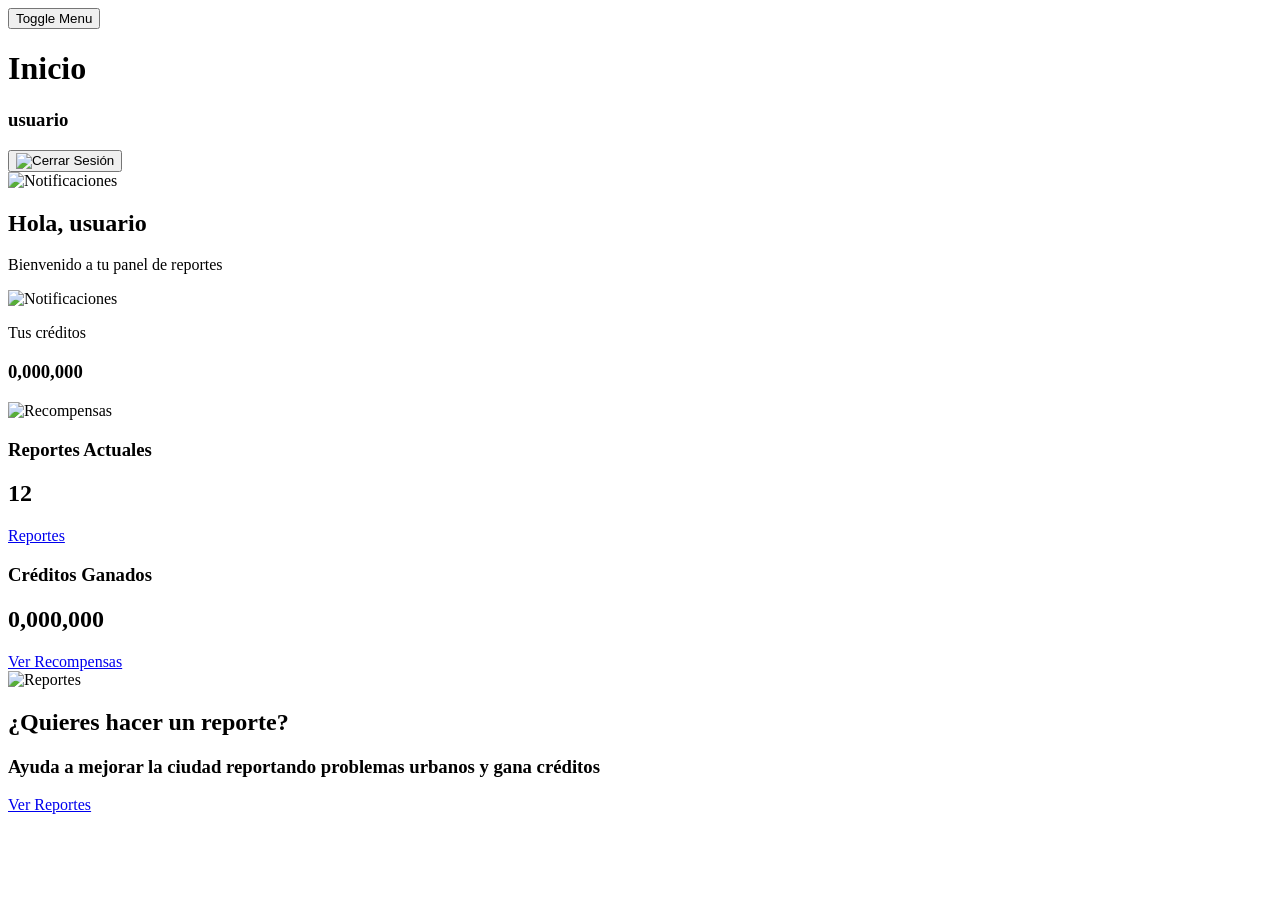
==== Ventanas/index.html @ e38b5e4f "index terminado, se agrego un menu despegable en todas las ventanas" ====
<!DOCTYPE html>
<html lang="en">
<head>
    <meta charset="UTF-8">
    <meta name="viewport" content="width=device-width, initial-scale=1.0">
    <title>Inicio</title>
</head>
<body>
    <!--*Es el menu despegable para acceder a las paginas-!/-->

    <button id="menuToggle" onclick="menu.hidden ^= 1">Toggle Menu</button>
    <aside id="menu" hidden>
    <nav class="menu-links">
        <h2>Menú</h2>
        <hr>
        <ul>
            <li><a href="index.html">Inicio</a></li>
            <li><a href="notificaciones.html">Notificaciones</a></li>
            <li><a href="recompensa.html">Recompensas</a></li>
            <li><a href="perfil.html">Perfil</a></li>
            <li><a href="reportes.html">Reportes</a></li>
        </ul>
    </nav>
    </aside>
            <div class="titulo"><h1>Inicio</h1></div>
            <div id="usuario">
                <h3>usuario</h3>
                <button id="cerrarSesion"><img src="https://via.placeholder.com/150" alt="Cerrar Sesión"></button>
            </div>

            <div class="conteiner">
                <div class="card">
                    <img src="https://via.placeholder.com/150" alt="Notificaciones">
                    <h2>Hola, usuario</h2>
                    <p>Bienvenido a tu panel de reportes</p>
                    <div class="conteiner">
                        <img src="https://via.placeholder.com/150" alt="Notificaciones">
                        <p>Tus créditos</p>
                        <h3>0,000,000</h3>
                    </div>
                </div>

                <div class="card">
                    <img src="https://via.placeholder.com/150" alt="Recompensas">
                    <h3>Reportes Actuales</h3>
                    <h2>12</h2>
                    <a href="historial.html">Reportes</a>
                </div>

                <div class="card">
                    <h3>Créditos Ganados</h3>
                    <h2>0,000,000</h2>
                    <a href="recompensa.html">Ver Recompensas</a>
                </div>

                <div class="card">
                    <img src="https://via.placeholder.com/150" alt="Reportes">
                    <h2>¿Quieres hacer un reporte?</h2>
                    <h3>Ayuda a mejorar la ciudad reportando problemas urbanos y gana créditos</h3>
                    <a href="reportes.html">Ver Reportes</a>
                </div>
            </div>
</body>
</html>
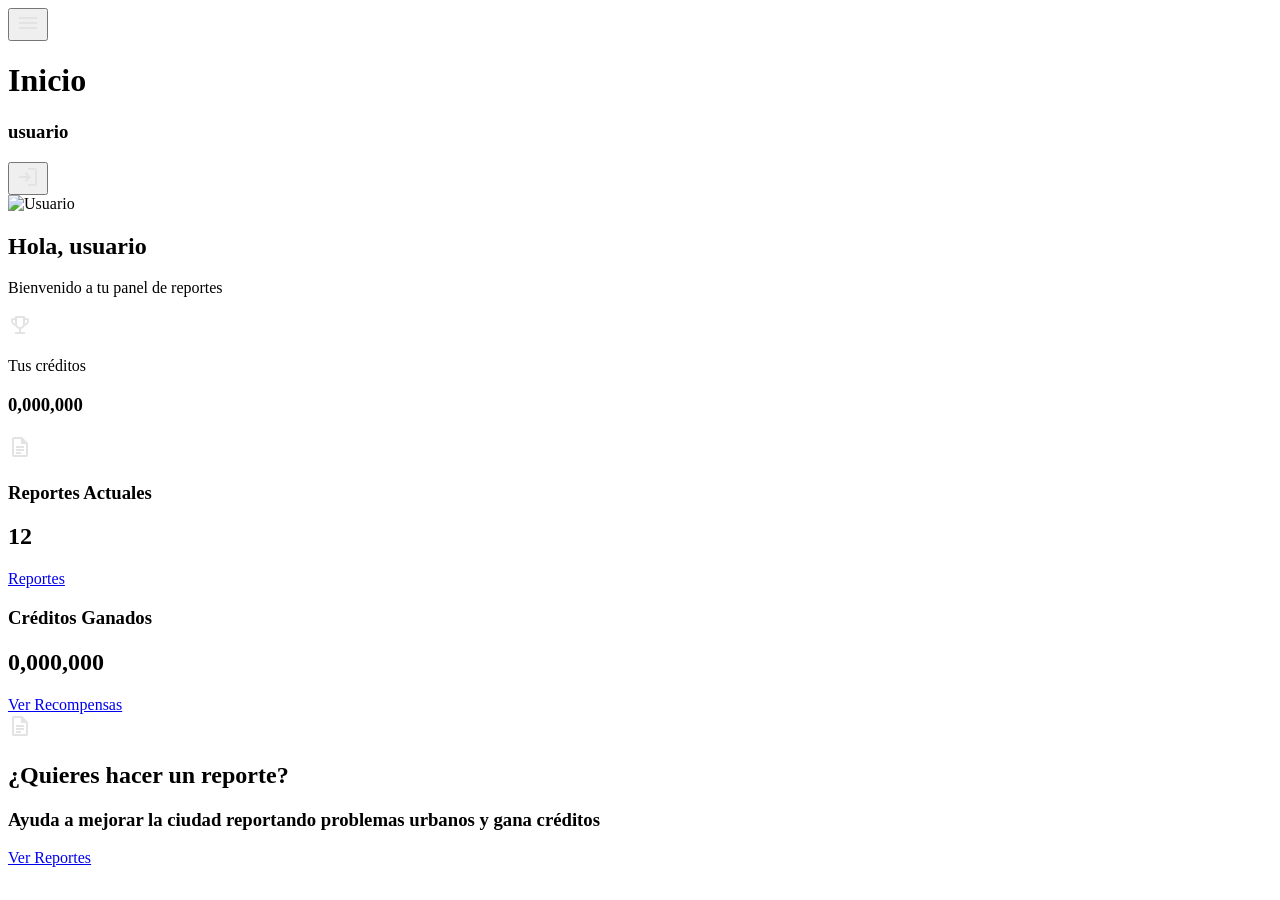
==== commit 5f8b1fce: "Se agregaron iconos para los registro de usuarios, se agrego el login, se le dio estilo al login, ag" ====
--- a/Ventanas/index.html
+++ b/Ventanas/index.html
@@ -6,42 +6,42 @@
     <title>Inicio</title>
 </head>
 <body>
-    <!--*Es el menu despegable para acceder a las paginas-!/-->
+    <!--Es el menu despegable para acceder a las paginas-->
 
-    <button id="menuToggle" onclick="menu.hidden ^= 1">Toggle Menu</button>
+    <button id="menuToggle" onclick="menu.hidden ^= 1"><img src="/Recursos/icons/menu.svg"></button>
     <aside id="menu" hidden>
     <nav class="menu-links">
         <h2>Menú</h2>
         <hr>
         <ul>
-            <li><a href="index.html">Inicio</a></li>
-            <li><a href="notificaciones.html">Notificaciones</a></li>
-            <li><a href="recompensa.html">Recompensas</a></li>
-            <li><a href="perfil.html">Perfil</a></li>
-            <li><a href="reportes.html">Reportes</a></li>
+            <li><a href="index.html"><img src="/Recursos/icons/home.svg">Inicio</a></li>
+            <li><a href="notificaciones.html"><img src="/Recursos/icons/bell.svg">Notificaciones</a></li>
+            <li><a href="recompensa.html"><img src="/Recursos/icons/trophy.svg">Recompensas</a></li>
+            <li><a href="perfil.html"><img src="/Recursos/icons/person.svg">Perfil</a></li>
+            <li><a href="reportes.html"><img src="/Recursos/icons/docs.svg">Reportes</a></li>
         </ul>
     </nav>
     </aside>
             <div class="titulo"><h1>Inicio</h1></div>
             <div id="usuario">
                 <h3>usuario</h3>
-                <button id="cerrarSesion"><img src="https://via.placeholder.com/150" alt="Cerrar Sesión"></button>
+                <button id="cerrarSesion"><img src="/Recursos/icons/login.svg" alt="Cerrar Sesión"></button>
             </div>
 
             <div class="conteiner">
                 <div class="card">
-                    <img src="https://via.placeholder.com/150" alt="Notificaciones">
+                    <img src="https://via.placeholder.com/150" alt="Usuario">
                     <h2>Hola, usuario</h2>
                     <p>Bienvenido a tu panel de reportes</p>
                     <div class="conteiner">
-                        <img src="https://via.placeholder.com/150" alt="Notificaciones">
+                        <img src="/Recursos/icons/trophy.svg" alt="recompensas">
                         <p>Tus créditos</p>
                         <h3>0,000,000</h3>
                     </div>
                 </div>
 
                 <div class="card">
-                    <img src="https://via.placeholder.com/150" alt="Recompensas">
+                    <img src="/Recursos/icons/docs.svg" alt="reportes">
                     <h3>Reportes Actuales</h3>
                     <h2>12</h2>
                     <a href="historial.html">Reportes</a>
@@ -54,7 +54,7 @@
                 </div>
 
                 <div class="card">
-                    <img src="https://via.placeholder.com/150" alt="Reportes">
+                    <img src="/Recursos/icons/docs.svg" alt="Reportes">
                     <h2>¿Quieres hacer un reporte?</h2>
                     <h3>Ayuda a mejorar la ciudad reportando problemas urbanos y gana créditos</h3>
                     <a href="reportes.html">Ver Reportes</a>
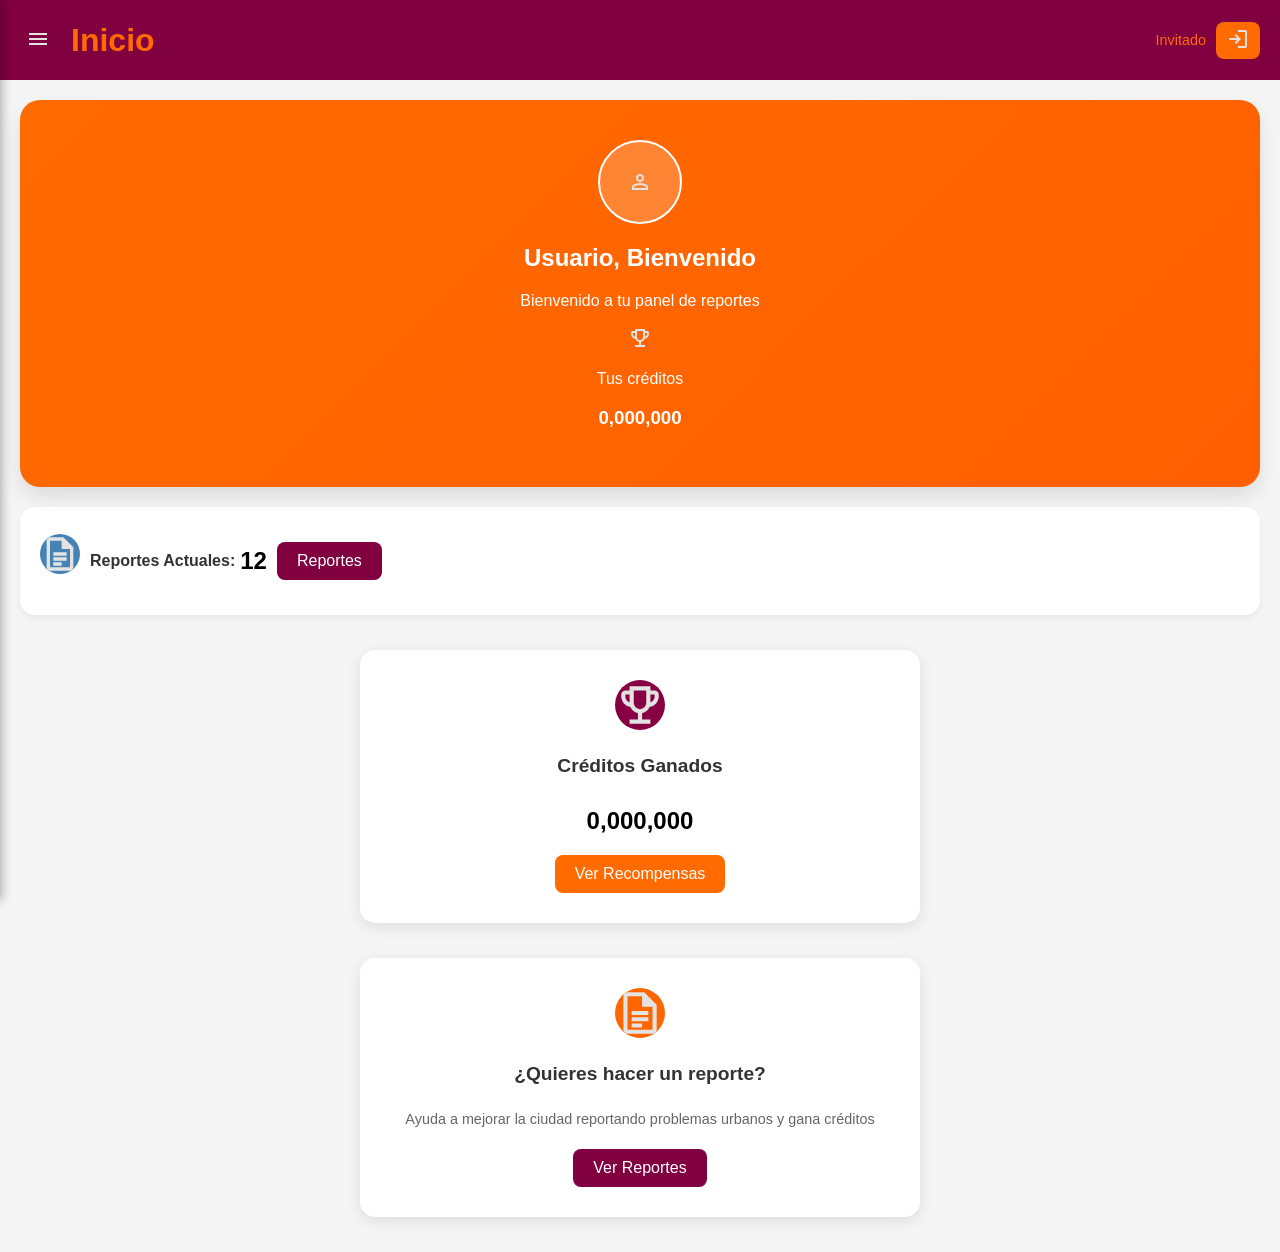
==== commit 4b20a97c: "Menu terminado, contine colores acordes al diseño principal, se agrego un CSS general para el menu y" ====
--- a/Ventanas/index.html
+++ b/Ventanas/index.html
@@ -4,61 +4,83 @@
     <meta charset="UTF-8">
     <meta name="viewport" content="width=device-width, initial-scale=1.0">
     <title>Inicio</title>
+    <link rel="stylesheet" href="/Css/index.css">
+    <link rel="stylesheet" href="/Css/menu.css">
 </head>
 <body>
+
+    <header class="navbar">
+        <div class="nav-left">
+            <button id="menutoggles" onclick="menu.classList.toggle('active')">
+                <img src="/Recursos/icons/menu.svg" alt="Menu">
+            </button>
+        <h1>Inicio</h1>
+        </div>
+
+        <div id="usuario">
+            <h3 id="welcome">Usuario</h3>
+            <button id="cerrarSesion">
+                <a href="login.html"><img src="/Recursos/icons/login.svg" alt="Cerrar Sesión"></a>
+            </button>
+        </div>
+    </header>
+
     <!--Es el menu despegable para acceder a las paginas-->
-
-    <button id="menuToggle" onclick="menu.hidden ^= 1"><img src="/Recursos/icons/menu.svg"></button>
-    <aside id="menu" hidden>
-    <nav class="menu-links">
-        <h2>Menú</h2>
+    <aside id="menu">
+        <nav class="menu-links">
+            <div class="menu-header">
+                <h2>Menú</h2>
+                <button id="close-btn" onclick="menu.classList.remove('active')">
+                    <h3>X</h3>
+                </button>
+            </div>
         <hr>
         <ul>
-            <li><a href="index.html"><img src="/Recursos/icons/home.svg">Inicio</a></li>
-            <li><a href="notificaciones.html"><img src="/Recursos/icons/bell.svg">Notificaciones</a></li>
-            <li><a href="recompensa.html"><img src="/Recursos/icons/trophy.svg">Recompensas</a></li>
-            <li><a href="perfil.html"><img src="/Recursos/icons/person.svg">Perfil</a></li>
-            <li><a href="reportes.html"><img src="/Recursos/icons/docs.svg">Reportes</a></li>
+            <a href="index.html"><img src="/Recursos/icons/home.svg">Inicio</a>
+            <a href="notificaciones.html"><img src="/Recursos/icons/bell.svg">Notificaciones</a>
+            <a href="recompensa.html"><img src="/Recursos/icons/trophy.svg">Recompensas</a>
+            <a href="perfil.html"><img src="/Recursos/icons/person.svg">Perfil</a>
+            <a href="reportes.html"><img src="/Recursos/icons/docs.svg">Reportes</a>
         </ul>
-    </nav>
+        </nav>
     </aside>
-            <div class="titulo"><h1>Inicio</h1></div>
-            <div id="usuario">
-                <h3>usuario</h3>
-                <button id="cerrarSesion"><img src="/Recursos/icons/login.svg" alt="Cerrar Sesión"></button>
-            </div>
 
-            <div class="conteiner">
-                <div class="card">
-                    <img src="https://via.placeholder.com/150" alt="Usuario">
-                    <h2>Hola, usuario</h2>
+    <main>
+            <section class="hero-container">
+                <div class="avatar-circle"><img src="/Recursos/icons/person.svg" alt="Usuario"></div>
+                    <h2 id="welcome-message">Usuario</h2>
                     <p>Bienvenido a tu panel de reportes</p>
-                    <div class="conteiner">
+                    <div class="conteiner-recompensas-actuales">
                         <img src="/Recursos/icons/trophy.svg" alt="recompensas">
                         <p>Tus créditos</p>
                         <h3>0,000,000</h3>
                     </div>
+            </section>
+
+                <div class="card-reportes">
+                    <img id="reportes-icon" src="/Recursos/icons/docs.svg" alt="reportes">
+                    <h3>Reportes Actuales: </h3>
+                    <h2> 12 </h2>
+                    <a id="reportes-actuales" href="historial.html">Reportes</a>
                 </div>
 
-                <div class="card">
-                    <img src="/Recursos/icons/docs.svg" alt="reportes">
-                    <h3>Reportes Actuales</h3>
-                    <h2>12</h2>
-                    <a href="historial.html">Reportes</a>
+            <div class="main-container">
+                <div class="card card-recompensas">
+                    <img id="icon-recompensas" src="/Recursos/icons/trophy.svg" alt="créditos">
+                    <h3>Créditos Ganados</h3>
+                    <h2>0,000,000</h2>
+                    <a id="recompensas" href="recompensa.html">Ver Recompensas</a>
                 </div>
 
-                <div class="card">
-                    <h3>Créditos Ganados</h3>
-                    <h2>0,000,000</h2>
-                    <a href="recompensa.html">Ver Recompensas</a>
-                </div>
-
-                <div class="card">
-                    <img src="/Recursos/icons/docs.svg" alt="Reportes">
-                    <h2>¿Quieres hacer un reporte?</h2>
-                    <h3>Ayuda a mejorar la ciudad reportando problemas urbanos y gana créditos</h3>
-                    <a href="reportes.html">Ver Reportes</a>
+                <div class="card card-reportes">
+                    <img id="icon-reportes" src="/Recursos/icons/docs.svg" alt="Reportes">
+                    <h3>¿Quieres hacer un reporte?</h3>
+                    <p>Ayuda a mejorar la ciudad reportando problemas urbanos y gana créditos</p>
+                    <a id="reportes" href="reportes.html">Ver Reportes</a>
                 </div>
             </div>
+
+    </main>
 </body>
+<script src="/Js/index.js"></script>
 </html>
--- a/Css/index.css
+++ b/Css/index.css
@@ -0,0 +1,170 @@
+:root {
+    --guinda: #800040;
+    --naranja: #ff6b00;
+    --blanco: #ffffff;
+}
+
+.hero-container {
+    background: linear-gradient(135deg, #ff6b00, #FF5F00);
+    border-radius: 20px;
+    padding: 40px 20px;
+    text-align: center;
+    color: white;
+    margin: 20px;
+    box-shadow: 0 10px 20px rgba(0,0,0,0.1);
+}
+
+.avatar-circle {
+    width: 80px;
+    height: 80px;
+    background: rgba(255, 255, 255, 0.2);
+    border: 2px solid white;
+    border-radius: 50%;
+    display: flex;
+    align-items: center;
+    justify-content: center;
+    margin: 0 auto 15px;
+    font-size: 32px;
+}
+
+/* Estilos para las tarjetas de estadísticas */
+
+.card-reportes {
+    background: white;
+    border-radius: 15px;
+    padding: 20px;
+    margin: 15px 20px;
+    display: flex;
+    align-items: center;
+    box-shadow: 0 4px 6px rgba(0,0,0,0.05);
+}
+
+#reportes-icon {
+    width: 40px;
+    height: 40px;
+    border-radius: 50%;
+    display: flex;
+    margin-bottom: 15px;
+    justify-content: center;
+    align-items: center;
+    margin-right: 10px;
+}
+
+#reportes-icon {
+    background-color:steelblue;
+    color: steelblue;
+}
+
+.card-reportes h3 {
+    margin: 0;
+    margin-right: 5px;
+    color: #333;
+    font-size: 1rem;
+}
+
+#reportes-actuales {
+    background-color: var(--guinda);
+    color: white;
+    padding: 10px 20px;
+    border-radius: 8px;
+    text-decoration: none;
+    transition: 0.3s;
+    margin-left: 10px;
+}
+
+#reportes-actuales:hover {
+    background-color: var(--naranja);
+}
+
+/* Parte de estilos para las tarjetas de reporte y recompensas */
+
+.main-container {
+    display: flex;
+    flex-direction: column;
+    justify-content: center;
+    gap: 20px;
+    padding: 20px;
+    align-items: center;
+}
+
+.main-container {
+    display: flex;
+    flex-direction: column;
+    gap: 20px;
+    padding: 20px;
+    align-items: center;
+}
+
+.card {
+    background: #fff;
+    border-radius: 15px;
+    padding: 30px;
+    width: 100%;
+    max-width: 500px;
+    display: flex;
+    flex-direction: column;
+    align-items: center;
+    text-align: center;
+    box-shadow: 0 4px 15px rgba(0,0,0,0.1);
+}
+
+#icon-recompensas, #icon-reportes {
+    width: 50px;
+    height: 50px;
+    border-radius: 50%;
+    display: flex;
+    justify-content: center;
+    align-items: center;
+    margin-bottom: 15px;
+}
+
+#icon-recompensas { 
+    background-color: #880044; 
+    color: #880044;
+}
+
+#icon-reportes { 
+    background-color: #FF6600; 
+    color: #FF6600;
+}
+
+.card h3 {
+    margin: 10px 0;
+    color: #333;
+    font-size: 1.2rem;
+}
+
+.card p {
+    color: #666;
+    font-size: 0.9rem;
+    margin-bottom: 20px;
+    line-height: 1.4;
+}
+
+/* Estilos para los botones de recompensas y reportes */
+
+#recompensas{
+    background-color: var(--naranja);
+    color: white;
+    padding: 10px 20px;
+    border-radius: 8px;
+    text-decoration: none;
+    transition: 0.3s;
+}
+
+#recompensas:hover {
+    background-color: var(--guinda);
+}
+
+#reportes {
+    background-color: var(--guinda);
+    color: white;
+    padding: 10px 20px;
+    border-radius: 8px;
+    text-decoration: none;
+    transition: 0.3s;
+}
+
+#reportes:hover {
+    background-color: var(--naranja);
+}
--- a/Css/menu.css
+++ b/Css/menu.css
@@ -0,0 +1,164 @@
+:root {
+    --guinda: #800040;
+    --naranja: #ff6b00;
+    --blanco: #ffffff;
+}
+
+body {
+    margin: 0;
+    font-family: sans-serif;
+    background-color: #f5f5f5;
+}
+
+.navbar {
+    background-color: var(--guinda);
+    color: var(--naranja);
+    display: flex;
+    justify-content: space-between;
+    align-items: center;
+    padding: 10px 20px;
+    height: 60px;
+}
+
+.nav-left {
+    display: flex;
+    align-items: center;
+    gap: 15px;
+}
+
+.nav-title {
+    font-size: 1.2rem;
+    color: var(--naranja);
+    margin: 0;
+}
+
+#menutoggles {
+    background: none;
+    border: none;
+    cursor: pointer;
+    transition: 0.3s;
+}
+
+#menutoggles:hover {
+    color: var(--blanco);
+    background-color: var(--naranja);
+    border-radius: 8px;
+}
+
+#usuario {
+    display: flex;
+    align-items: center;
+    gap: 10px;
+}
+
+#usuario h3 {
+    font-size: 0.9rem;
+    font-weight: normal;
+    color: var(--naranja);
+}
+
+#cerrarSesion {
+    background-color: var(--naranja);
+    border: none;
+    border-radius: 8px;
+    padding: 5px 10px;
+    cursor: pointer;
+}
+
+#menu {
+    position: fixed;
+    top: 0;
+    left: -250px;
+    width: 250px;
+    height: 100%;
+    background-color: var(--guinda);
+    color: var(--guinda);
+    transition: 0.3s;
+    z-index: 1000;
+    box-shadow: 2px 0 10px rgba(0,0,0,0.3);
+}
+
+#menu.active {
+    left: 0;
+}
+
+.menu-header {
+    display: flex;
+    justify-content: space-between;
+    align-items: center;
+    padding: 20px;
+}
+
+.menu-header h2 {
+    color: var(--naranja);
+    margin: 0;
+}
+
+.close-btn {
+    background: var(--guinda);
+    border: none;
+    background-color: var(--guinda);
+    color: var(--guinda);
+    font-size: 1.5rem;
+    cursor: pointer;
+}
+
+.close-btn:hover {
+    color: var(--naranja);
+}
+
+#close-btn {
+    background: transparent;
+    background-color: none;
+    border: none;
+    padding: 5px 10px;
+    color: var(--naranja);
+    cursor: pointer;
+    outline: none;
+    display: flex;
+    align-items: center;
+    justify-content: center;
+    transition: 0.3s;
+}
+
+#close-btn:hover {
+    color: var(--blanco);
+    background-color: var(--naranja);
+    border-radius: 8px;
+}
+
+
+#closeMenu h3 {
+    color: var(--naranja);
+    margin: 0;
+    font-size: 24px;
+    background: none;
+    border: none;
+}
+
+.menu-links ul {
+    list-style: none;
+    padding: 0;
+    margin-top: 20px;
+}
+
+.menu-links a {
+    display: flex;
+    align-items: center;
+    gap: 15px;
+    padding: 15px 25px;
+    color: white;
+    text-decoration: none;
+    transition: 0.2s;
+}
+
+.menu-links a:hover, .menu-links a.active {
+    background-color: var(--naranja);
+    border-radius: 0 25px 25px 0;
+    margin-right: 10px;
+}
+
+.menu-links img {
+    width: 20px;
+    filter: invert(1);
+}
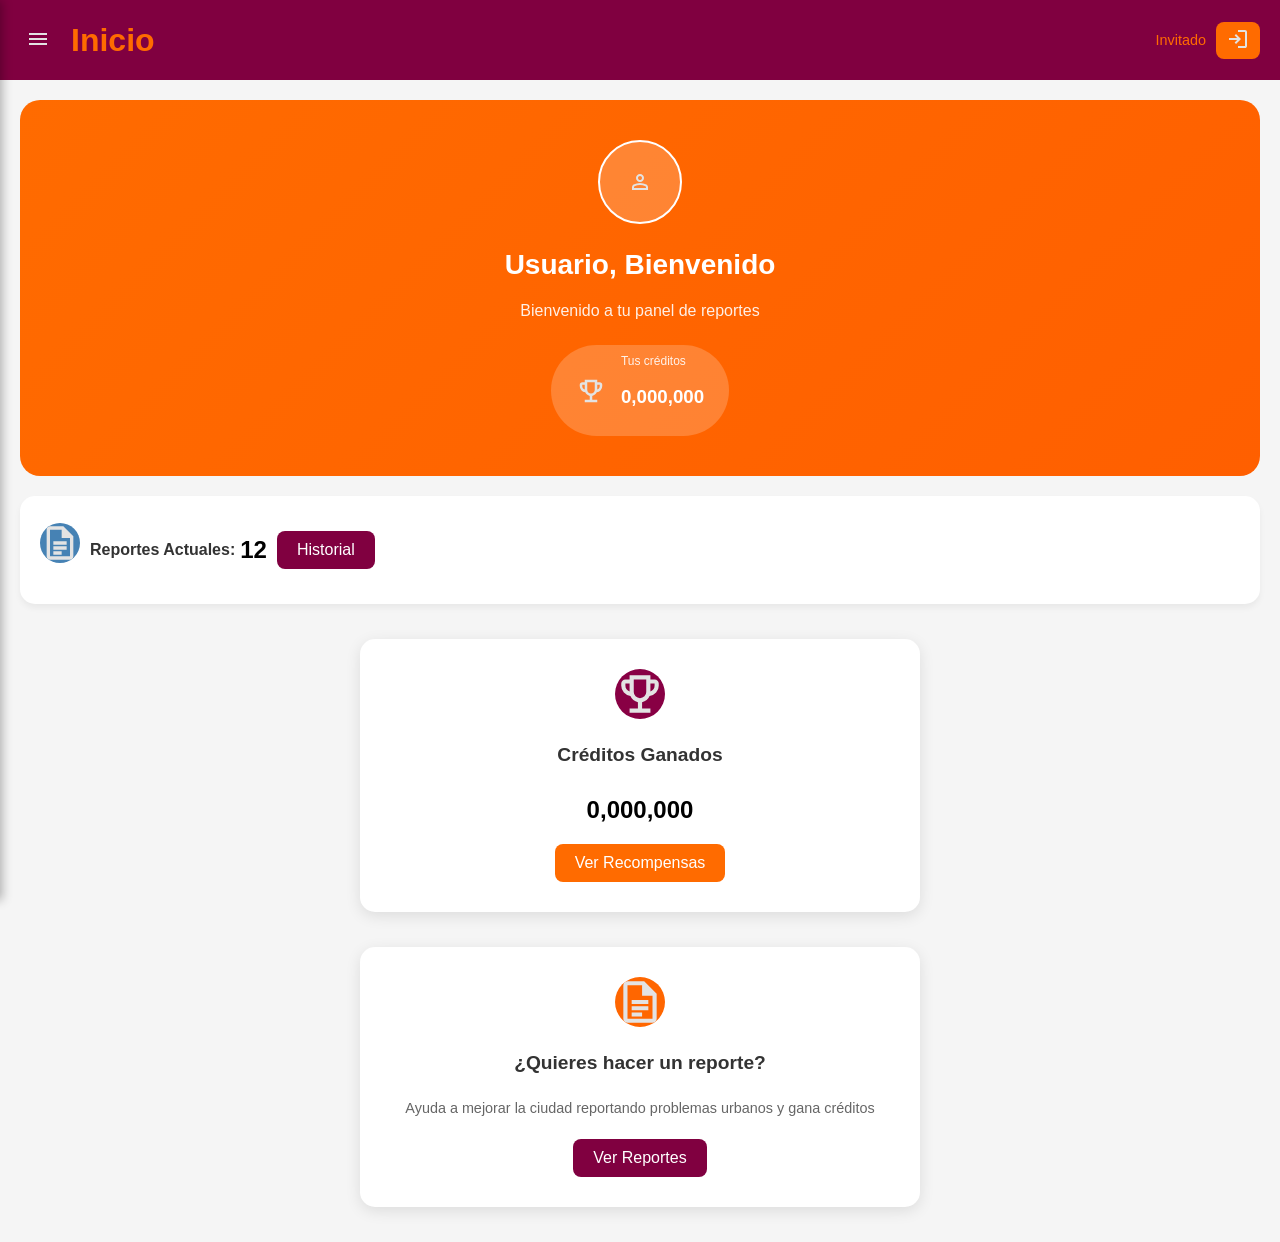
==== commit 1dda1057: "Generado de folio automatico, formato de estilo del folio y de la asistencia" ====
--- a/Ventanas/index.html
+++ b/Ventanas/index.html
@@ -37,10 +37,11 @@
         <hr>
         <ul>
             <a href="index.html"><img src="/Recursos/icons/home.svg">Inicio</a>
+            <a href="reportes.html"><img src="/Recursos/icons/docs.svg">Reportes</a>
+            <a href="perfil.html"><img src="/Recursos/icons/person.svg">Perfil</a>
+            <a href="recompensa.html"><img src="/Recursos/icons/trophy.svg">Recompensas</a>
             <a href="notificaciones.html"><img src="/Recursos/icons/bell.svg">Notificaciones</a>
-            <a href="recompensa.html"><img src="/Recursos/icons/trophy.svg">Recompensas</a>
-            <a href="perfil.html"><img src="/Recursos/icons/person.svg">Perfil</a>
-            <a href="reportes.html"><img src="/Recursos/icons/docs.svg">Reportes</a>
+            <a href="historial.html"><img src="/Recursos/icons/history.svg">Historial</a>
         </ul>
         </nav>
     </aside>
@@ -61,7 +62,7 @@
                     <img id="reportes-icon" src="/Recursos/icons/docs.svg" alt="reportes">
                     <h3>Reportes Actuales: </h3>
                     <h2> 12 </h2>
-                    <a id="reportes-actuales" href="historial.html">Reportes</a>
+                    <a id="reportes-actuales" href="historial.html">Historial</a>
                 </div>
 
             <div class="main-container">
--- a/Css/index.css
+++ b/Css/index.css
@@ -11,7 +11,19 @@
     text-align: center;
     color: white;
     margin: 20px;
-    box-shadow: 0 10px 20px rgba(0,0,0,0.1);
+    display: flex;
+    flex-direction: column;
+    align-items: center;
+}
+
+.hero-container h2 {
+    font-size: 28px;
+    margin: 10px 0 5px;
+}
+
+.hero-container p{
+    margin-bottom: 5px;
+    opacity: 0.9;
 }
 
 .avatar-circle {
@@ -27,6 +39,40 @@
     font-size: 32px;
 }
 
+.conteiner-recompensas-actuales {
+    background: rgba(255, 255, 255, 0.2);
+    border-radius: 50px;
+    padding: 10px 25px;
+    display: inline-grid;
+    grid-template-columns: auto auto;
+    align-items: center;
+    column-gap: 15px;
+    row-gap: 0px;
+    margin-top: 20px;
+}
+
+.conteiner-recompensas-actuales img {
+    width: 30px;
+    grid-row: span 2;
+}
+
+.conteiner-recompensas-actuales p {
+    margin: 0;
+    font-size: 12px;
+    line-height: 1;
+    text-align: left;
+    align-self: flex-end;
+}
+
+.conteiner-recompensas-actuales h2 {
+    margin: 0;
+    font-size: 24px;
+    line-height: 1;
+    text-align: left;
+    font-weight: bold;
+    align-self: flex-start;
+}
+
 /* Estilos para las tarjetas de estadísticas */
 
 .card-reportes {
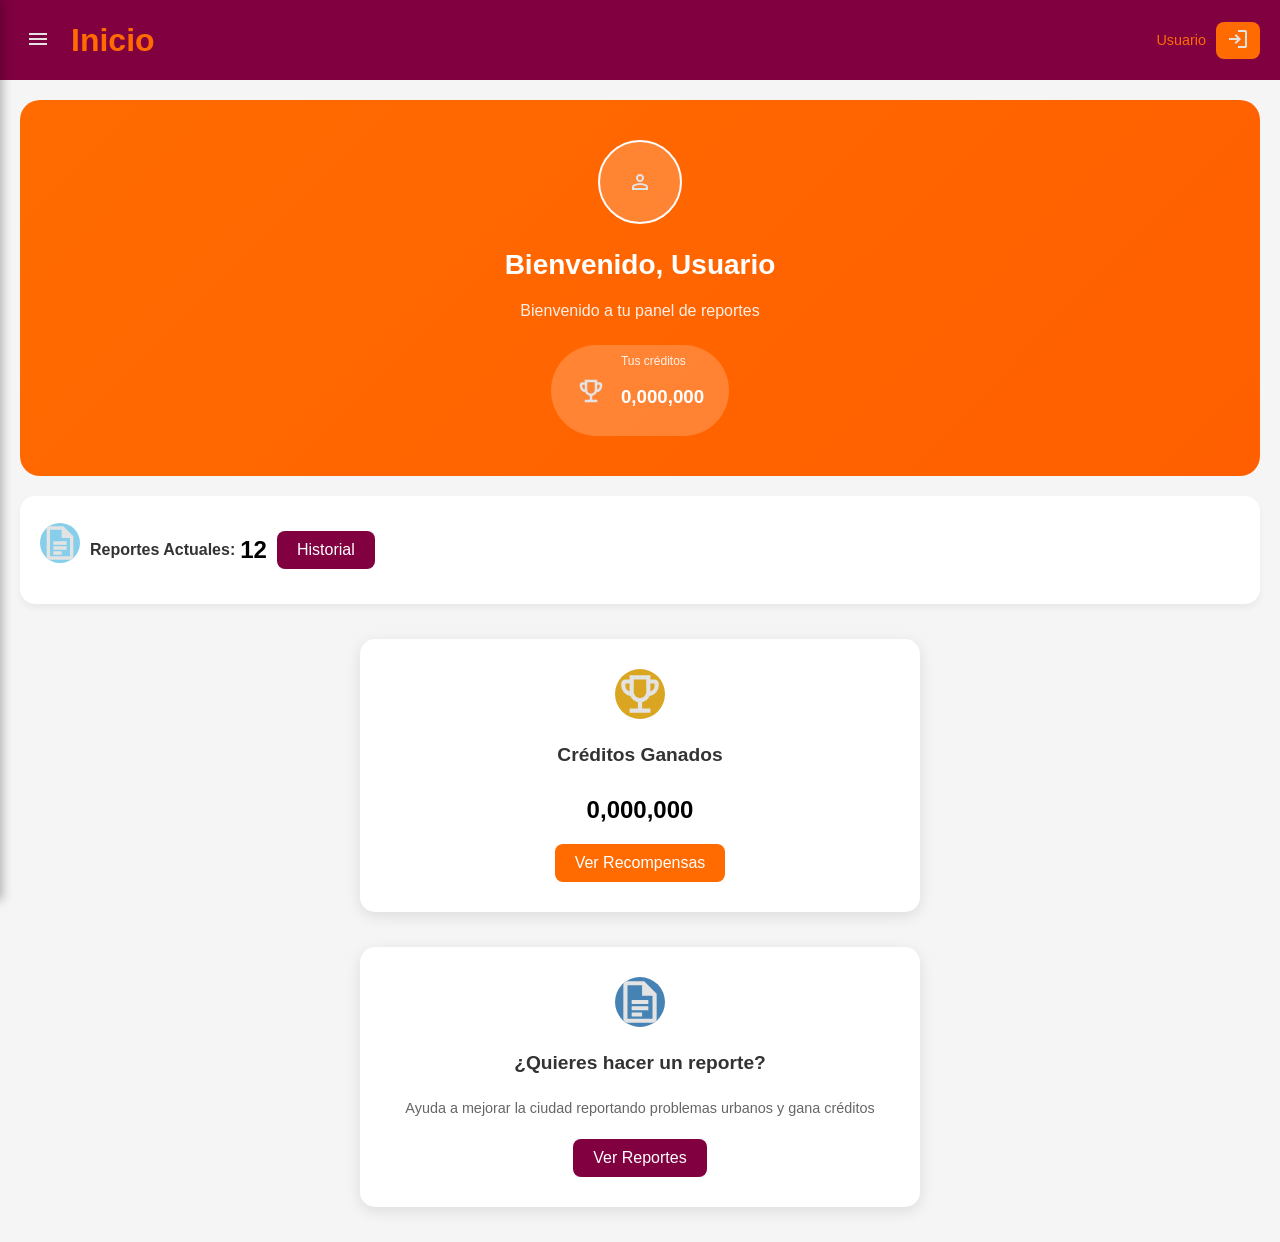
==== commit 2789af81: "Logica del Login reparada, agregado de los datos a la ventana de perfil, recuperado del usuario o co" ====
--- a/Ventanas/index.html
+++ b/Ventanas/index.html
@@ -1,87 +1,111 @@
-<!DOCTYPE html>
+<!doctype html>
 <html lang="en">
-<head>
-    <meta charset="UTF-8">
-    <meta name="viewport" content="width=device-width, initial-scale=1.0">
+  <head>
+    <meta charset="UTF-8" />
+    <meta name="viewport" content="width=device-width, initial-scale=1.0" />
     <title>Inicio</title>
-    <link rel="stylesheet" href="/Css/index.css">
-    <link rel="stylesheet" href="/Css/menu.css">
-</head>
-<body>
+    <link rel="stylesheet" href="/Css/index.css" />
+    <link rel="stylesheet" href="/Css/menu.css" />
+  </head>
+  <body>
+    <header class="navbar">
+      <div class="nav-left">
+        <button id="menutoggles" onclick="menu.classList.toggle('active')">
+          <img src="/Recursos/icons/menu.svg" alt="Menu" />
+        </button>
+        <h1>Inicio</h1>
+      </div>
 
-    <header class="navbar">
-        <div class="nav-left">
-            <button id="menutoggles" onclick="menu.classList.toggle('active')">
-                <img src="/Recursos/icons/menu.svg" alt="Menu">
-            </button>
-        <h1>Inicio</h1>
-        </div>
-
-        <div id="usuario">
-            <h3 id="welcome">Usuario</h3>
-            <button id="cerrarSesion">
-                <a href="login.html"><img src="/Recursos/icons/login.svg" alt="Cerrar Sesión"></a>
-            </button>
-        </div>
+      <div id="usuario">
+        <h3 id="welcome">Usuario</h3>
+        <button id="cerrarSesion">
+          <a href="login.html"
+            ><img src="/Recursos/icons/login.svg" alt="Cerrar Sesión"
+          /></a>
+        </button>
+      </div>
     </header>
 
     <!--Es el menu despegable para acceder a las paginas-->
     <aside id="menu">
-        <nav class="menu-links">
-            <div class="menu-header">
-                <h2>Menú</h2>
-                <button id="close-btn" onclick="menu.classList.remove('active')">
-                    <h3>X</h3>
-                </button>
-            </div>
-        <hr>
+      <nav class="menu-links">
+        <div class="menu-header">
+          <h2>Menú</h2>
+          <button id="close-btn" onclick="menu.classList.remove('active')">
+            <h3>X</h3>
+          </button>
+        </div>
+        <hr />
         <ul>
-            <a href="index.html"><img src="/Recursos/icons/home.svg">Inicio</a>
-            <a href="reportes.html"><img src="/Recursos/icons/docs.svg">Reportes</a>
-            <a href="perfil.html"><img src="/Recursos/icons/person.svg">Perfil</a>
-            <a href="recompensa.html"><img src="/Recursos/icons/trophy.svg">Recompensas</a>
-            <a href="notificaciones.html"><img src="/Recursos/icons/bell.svg">Notificaciones</a>
-            <a href="historial.html"><img src="/Recursos/icons/history.svg">Historial</a>
+          <a href="index.html"><img src="/Recursos/icons/home.svg" />Inicio</a>
+          <a href="reportes.html"
+            ><img src="/Recursos/icons/docs.svg" />Reportes</a
+          >
+          <a href="perfil.html"
+            ><img src="/Recursos/icons/person.svg" />Perfil</a
+          >
+          <a href="recompensa.html"
+            ><img src="/Recursos/icons/trophy.svg" />Recompensas</a
+          >
+          <a href="notificaciones.html"
+            ><img src="/Recursos/icons/bell.svg" />Notificaciones</a
+          >
+          <a href="historial.html"
+            ><img src="/Recursos/icons/history.svg" />Historial</a
+          >
         </ul>
-        </nav>
+      </nav>
     </aside>
 
     <main>
-            <section class="hero-container">
-                <div class="avatar-circle"><img src="/Recursos/icons/person.svg" alt="Usuario"></div>
-                    <h2 id="welcome-message">Usuario</h2>
-                    <p>Bienvenido a tu panel de reportes</p>
-                    <div class="conteiner-recompensas-actuales">
-                        <img src="/Recursos/icons/trophy.svg" alt="recompensas">
-                        <p>Tus créditos</p>
-                        <h3>0,000,000</h3>
-                    </div>
-            </section>
+      <section class="hero-container">
+        <div class="avatar-circle">
+          <img src="/Recursos/icons/person.svg" alt="Usuario" />
+        </div>
+        <h2 id="welcome-message">Usuario</h2>
+        <p>Bienvenido a tu panel de reportes</p>
+        <div class="conteiner-recompensas-actuales">
+          <img src="/Recursos/icons/trophy.svg" alt="recompensas" />
+          <p>Tus créditos</p>
+          <h3>0,000,000</h3>
+        </div>
+      </section>
 
-                <div class="card-reportes">
-                    <img id="reportes-icon" src="/Recursos/icons/docs.svg" alt="reportes">
-                    <h3>Reportes Actuales: </h3>
-                    <h2> 12 </h2>
-                    <a id="reportes-actuales" href="historial.html">Historial</a>
-                </div>
+      <div class="card-reportes">
+        <img id="reportes-icon" src="/Recursos/icons/docs.svg" alt="reportes" />
+        <h3>Reportes Actuales:</h3>
+        <h2>12</h2>
+        <a id="reportes-actuales" href="historial.html">Historial</a>
+      </div>
 
-            <div class="main-container">
-                <div class="card card-recompensas">
-                    <img id="icon-recompensas" src="/Recursos/icons/trophy.svg" alt="créditos">
-                    <h3>Créditos Ganados</h3>
-                    <h2>0,000,000</h2>
-                    <a id="recompensas" href="recompensa.html">Ver Recompensas</a>
-                </div>
+      <div class="main-container">
+        <div class="card card-recompensas">
+          <img
+            id="icon-recompensas"
+            src="/Recursos/icons/trophy.svg"
+            alt="créditos"
+          />
+          <h3>Créditos Ganados</h3>
+          <h2>0,000,000</h2>
+          <a id="recompensas" href="recompensa.html">Ver Recompensas</a>
+        </div>
 
-                <div class="card card-reportes">
-                    <img id="icon-reportes" src="/Recursos/icons/docs.svg" alt="Reportes">
-                    <h3>¿Quieres hacer un reporte?</h3>
-                    <p>Ayuda a mejorar la ciudad reportando problemas urbanos y gana créditos</p>
-                    <a id="reportes" href="reportes.html">Ver Reportes</a>
-                </div>
-            </div>
-
+        <div class="card card-reportes">
+          <img
+            id="icon-reportes"
+            src="/Recursos/icons/docs.svg"
+            alt="Reportes"
+          />
+          <h3>¿Quieres hacer un reporte?</h3>
+          <p>
+            Ayuda a mejorar la ciudad reportando problemas urbanos y gana
+            créditos
+          </p>
+          <a id="reportes" href="reportes.html">Ver Reportes</a>
+        </div>
+      </div>
     </main>
-</body>
-<script src="/Js/index.js"></script>
-</html>+    <script src="/Js/usuario.js"></script>
+    <script src="/Js/index.js"></script>
+  </body>
+</html>
--- a/Css/index.css
+++ b/Css/index.css
@@ -1,216 +1,214 @@
 :root {
-    --guinda: #800040;
-    --naranja: #ff6b00;
-    --blanco: #ffffff;
+  --guinda: #800040;
+  --naranja: #ff6b00;
+  --blanco: #ffffff;
 }
 
 .hero-container {
-    background: linear-gradient(135deg, #ff6b00, #FF5F00);
-    border-radius: 20px;
-    padding: 40px 20px;
-    text-align: center;
-    color: white;
-    margin: 20px;
-    display: flex;
-    flex-direction: column;
-    align-items: center;
+  background: linear-gradient(135deg, #ff6b00, #ff5f00);
+  border-radius: 20px;
+  padding: 40px 20px;
+  text-align: center;
+  color: white;
+  margin: 20px;
+  display: flex;
+  flex-direction: column;
+  align-items: center;
 }
 
 .hero-container h2 {
-    font-size: 28px;
-    margin: 10px 0 5px;
-}
-
-.hero-container p{
-    margin-bottom: 5px;
-    opacity: 0.9;
+  font-size: 28px;
+  margin: 10px 0 5px;
+}
+
+.hero-container p {
+  margin-bottom: 5px;
+  opacity: 0.9;
 }
 
 .avatar-circle {
-    width: 80px;
-    height: 80px;
-    background: rgba(255, 255, 255, 0.2);
-    border: 2px solid white;
-    border-radius: 50%;
-    display: flex;
-    align-items: center;
-    justify-content: center;
-    margin: 0 auto 15px;
-    font-size: 32px;
+  width: 80px;
+  height: 80px;
+  background: rgba(255, 255, 255, 0.2);
+  border: 2px solid white;
+  border-radius: 50%;
+  display: flex;
+  align-items: center;
+  justify-content: center;
+  margin: 0 auto 15px;
+  font-size: 32px;
 }
 
 .conteiner-recompensas-actuales {
-    background: rgba(255, 255, 255, 0.2);
-    border-radius: 50px;
-    padding: 10px 25px;
-    display: inline-grid;
-    grid-template-columns: auto auto;
-    align-items: center;
-    column-gap: 15px;
-    row-gap: 0px;
-    margin-top: 20px;
+  background: rgba(255, 255, 255, 0.2);
+  border-radius: 50px;
+  padding: 10px 25px;
+  display: inline-grid;
+  grid-template-columns: auto auto;
+  align-items: center;
+  column-gap: 15px;
+  row-gap: 0px;
+  margin-top: 20px;
 }
 
 .conteiner-recompensas-actuales img {
-    width: 30px;
-    grid-row: span 2;
+  width: 30px;
+  grid-row: span 2;
 }
 
 .conteiner-recompensas-actuales p {
-    margin: 0;
-    font-size: 12px;
-    line-height: 1;
-    text-align: left;
-    align-self: flex-end;
+  margin: 0;
+  font-size: 12px;
+  line-height: 1;
+  text-align: left;
+  align-self: flex-end;
 }
 
 .conteiner-recompensas-actuales h2 {
-    margin: 0;
-    font-size: 24px;
-    line-height: 1;
-    text-align: left;
-    font-weight: bold;
-    align-self: flex-start;
+  margin: 0;
+  font-size: 24px;
+  line-height: 1;
+  text-align: left;
+  font-weight: bold;
+  align-self: flex-start;
 }
 
 /* Estilos para las tarjetas de estadísticas */
 
 .card-reportes {
-    background: white;
-    border-radius: 15px;
-    padding: 20px;
-    margin: 15px 20px;
-    display: flex;
-    align-items: center;
-    box-shadow: 0 4px 6px rgba(0,0,0,0.05);
+  background: white;
+  border-radius: 15px;
+  padding: 20px;
+  margin: 15px 20px;
+  display: flex;
+  align-items: center;
+  box-shadow: 0 4px 6px rgba(0, 0, 0, 0.05);
 }
 
 #reportes-icon {
-    width: 40px;
-    height: 40px;
-    border-radius: 50%;
-    display: flex;
-    margin-bottom: 15px;
-    justify-content: center;
-    align-items: center;
-    margin-right: 10px;
+  width: 40px;
+  height: 40px;
+  border-radius: 50%;
+  display: flex;
+  margin-bottom: 15px;
+  justify-content: center;
+  align-items: center;
+  margin-right: 10px;
 }
 
 #reportes-icon {
-    background-color:steelblue;
-    color: steelblue;
+  background-color: skyblue;
 }
 
 .card-reportes h3 {
-    margin: 0;
-    margin-right: 5px;
-    color: #333;
-    font-size: 1rem;
+  margin: 0;
+  margin-right: 5px;
+  color: #333;
+  font-size: 1rem;
 }
 
 #reportes-actuales {
-    background-color: var(--guinda);
-    color: white;
-    padding: 10px 20px;
-    border-radius: 8px;
-    text-decoration: none;
-    transition: 0.3s;
-    margin-left: 10px;
+  background-color: var(--guinda);
+  color: white;
+  padding: 10px 20px;
+  border-radius: 8px;
+  text-decoration: none;
+  transition: 0.3s;
+  margin-left: 10px;
 }
 
 #reportes-actuales:hover {
-    background-color: var(--naranja);
+  background-color: var(--naranja);
 }
 
 /* Parte de estilos para las tarjetas de reporte y recompensas */
 
 .main-container {
-    display: flex;
-    flex-direction: column;
-    justify-content: center;
-    gap: 20px;
-    padding: 20px;
-    align-items: center;
+  display: flex;
+  flex-direction: column;
+  justify-content: center;
+  gap: 20px;
+  padding: 20px;
+  align-items: center;
 }
 
 .main-container {
-    display: flex;
-    flex-direction: column;
-    gap: 20px;
-    padding: 20px;
-    align-items: center;
+  display: flex;
+  flex-direction: column;
+  gap: 20px;
+  padding: 20px;
+  align-items: center;
 }
 
 .card {
-    background: #fff;
-    border-radius: 15px;
-    padding: 30px;
-    width: 100%;
-    max-width: 500px;
-    display: flex;
-    flex-direction: column;
-    align-items: center;
-    text-align: center;
-    box-shadow: 0 4px 15px rgba(0,0,0,0.1);
-}
-
-#icon-recompensas, #icon-reportes {
-    width: 50px;
-    height: 50px;
-    border-radius: 50%;
-    display: flex;
-    justify-content: center;
-    align-items: center;
-    margin-bottom: 15px;
-}
-
-#icon-recompensas { 
-    background-color: #880044; 
-    color: #880044;
-}
-
-#icon-reportes { 
-    background-color: #FF6600; 
-    color: #FF6600;
+  background: #fff;
+  border-radius: 15px;
+  padding: 30px;
+  width: 100%;
+  max-width: 500px;
+  display: flex;
+  flex-direction: column;
+  align-items: center;
+  text-align: center;
+  box-shadow: 0 4px 15px rgba(0, 0, 0, 0.1);
+}
+
+#icon-recompensas,
+#icon-reportes {
+  width: 50px;
+  height: 50px;
+  border-radius: 50%;
+  display: flex;
+  justify-content: center;
+  align-items: center;
+  margin-bottom: 15px;
+}
+
+#icon-recompensas {
+  background-color: goldenrod;
+}
+
+#icon-reportes {
+  background-color: steelblue;
 }
 
 .card h3 {
-    margin: 10px 0;
-    color: #333;
-    font-size: 1.2rem;
+  margin: 10px 0;
+  color: #333;
+  font-size: 1.2rem;
 }
 
 .card p {
-    color: #666;
-    font-size: 0.9rem;
-    margin-bottom: 20px;
-    line-height: 1.4;
+  color: #666;
+  font-size: 0.9rem;
+  margin-bottom: 20px;
+  line-height: 1.4;
 }
 
 /* Estilos para los botones de recompensas y reportes */
 
-#recompensas{
-    background-color: var(--naranja);
-    color: white;
-    padding: 10px 20px;
-    border-radius: 8px;
-    text-decoration: none;
-    transition: 0.3s;
+#recompensas {
+  background-color: var(--naranja);
+  color: white;
+  padding: 10px 20px;
+  border-radius: 8px;
+  text-decoration: none;
+  transition: 0.3s;
 }
 
 #recompensas:hover {
-    background-color: var(--guinda);
+  background-color: var(--guinda);
 }
 
 #reportes {
-    background-color: var(--guinda);
-    color: white;
-    padding: 10px 20px;
-    border-radius: 8px;
-    text-decoration: none;
-    transition: 0.3s;
+  background-color: var(--guinda);
+  color: white;
+  padding: 10px 20px;
+  border-radius: 8px;
+  text-decoration: none;
+  transition: 0.3s;
 }
 
 #reportes:hover {
-    background-color: var(--naranja);
-}+  background-color: var(--naranja);
+}
--- a/Css/menu.css
+++ b/Css/menu.css
@@ -1,164 +1,164 @@
 :root {
-    --guinda: #800040;
-    --naranja: #ff6b00;
-    --blanco: #ffffff;
+  --guinda: #800040;
+  --naranja: #ff6b00;
+  --blanco: #ffffff;
 }
 
 body {
-    margin: 0;
-    font-family: sans-serif;
-    background-color: #f5f5f5;
+  margin: 0;
+  font-family: sans-serif;
+  background-color: #f5f5f5;
 }
 
 .navbar {
-    background-color: var(--guinda);
-    color: var(--naranja);
-    display: flex;
-    justify-content: space-between;
-    align-items: center;
-    padding: 10px 20px;
-    height: 60px;
+  background-color: var(--guinda);
+  color: var(--naranja);
+  display: flex;
+  justify-content: space-between;
+  align-items: center;
+  padding: 10px 20px;
+  height: 60px;
 }
 
 .nav-left {
-    display: flex;
-    align-items: center;
-    gap: 15px;
+  display: flex;
+  align-items: center;
+  gap: 15px;
 }
 
 .nav-title {
-    font-size: 1.2rem;
-    color: var(--naranja);
-    margin: 0;
+  font-size: 1.2rem;
+  color: var(--naranja);
+  margin: 0;
 }
 
 #menutoggles {
-    background: none;
-    border: none;
-    cursor: pointer;
-    transition: 0.3s;
+  background: none;
+  border: none;
+  cursor: pointer;
+  transition: 0.3s;
 }
 
 #menutoggles:hover {
-    color: var(--blanco);
-    background-color: var(--naranja);
-    border-radius: 8px;
+  color: var(--blanco);
+  background-color: var(--naranja);
+  border-radius: 8px;
 }
 
 #usuario {
-    display: flex;
-    align-items: center;
-    gap: 10px;
+  display: flex;
+  align-items: center;
+  gap: 10px;
 }
 
 #usuario h3 {
-    font-size: 0.9rem;
-    font-weight: normal;
-    color: var(--naranja);
+  font-size: 0.9rem;
+  font-weight: normal;
+  color: var(--naranja);
 }
 
 #cerrarSesion {
-    background-color: var(--naranja);
-    border: none;
-    border-radius: 8px;
-    padding: 5px 10px;
-    cursor: pointer;
+  background-color: var(--naranja);
+  border: none;
+  border-radius: 8px;
+  padding: 5px 10px;
+  cursor: pointer;
 }
 
 #menu {
-    position: fixed;
-    top: 0;
-    left: -250px;
-    width: 250px;
-    height: 100%;
-    background-color: var(--guinda);
-    color: var(--guinda);
-    transition: 0.3s;
-    z-index: 1000;
-    box-shadow: 2px 0 10px rgba(0,0,0,0.3);
+  position: fixed;
+  top: 0;
+  left: -250px;
+  width: 250px;
+  height: 100%;
+  background-color: var(--guinda);
+  color: var(--guinda);
+  transition: 0.3s;
+  z-index: 1000;
+  box-shadow: 2px 0 10px rgba(0, 0, 0, 0.3);
 }
 
 #menu.active {
-    left: 0;
+  left: 0;
 }
 
 .menu-header {
-    display: flex;
-    justify-content: space-between;
-    align-items: center;
-    padding: 20px;
+  display: flex;
+  justify-content: space-between;
+  align-items: center;
+  padding: 20px;
 }
 
 .menu-header h2 {
-    color: var(--naranja);
-    margin: 0;
+  color: var(--naranja);
+  margin: 0;
 }
 
 .close-btn {
-    background: var(--guinda);
-    border: none;
-    background-color: var(--guinda);
-    color: var(--guinda);
-    font-size: 1.5rem;
-    cursor: pointer;
+  background: var(--guinda);
+  border: none;
+  background-color: var(--guinda);
+  color: var(--guinda);
+  font-size: 1.5rem;
+  cursor: pointer;
 }
 
 .close-btn:hover {
-    color: var(--naranja);
+  color: var(--naranja);
 }
 
 #close-btn {
-    background: transparent;
-    background-color: none;
-    border: none;
-    padding: 5px 10px;
-    color: var(--naranja);
-    cursor: pointer;
-    outline: none;
-    display: flex;
-    align-items: center;
-    justify-content: center;
-    transition: 0.3s;
+  background: transparent;
+  background-color: none;
+  border: none;
+  padding: 5px 10px;
+  color: var(--naranja);
+  cursor: pointer;
+  outline: none;
+  display: flex;
+  align-items: center;
+  justify-content: center;
+  transition: 0.3s;
 }
 
 #close-btn:hover {
-    color: var(--blanco);
-    background-color: var(--naranja);
-    border-radius: 8px;
+  color: var(--blanco);
+  background-color: var(--naranja);
+  border-radius: 8px;
 }
 
-
 #closeMenu h3 {
-    color: var(--naranja);
-    margin: 0;
-    font-size: 24px;
-    background: none;
-    border: none;
+  color: var(--naranja);
+  margin: 0;
+  font-size: 24px;
+  background: none;
+  border: none;
 }
 
 .menu-links ul {
-    list-style: none;
-    padding: 0;
-    margin-top: 20px;
+  list-style: none;
+  padding: 0;
+  margin-top: 20px;
 }
 
 .menu-links a {
-    display: flex;
-    align-items: center;
-    gap: 15px;
-    padding: 15px 25px;
-    color: white;
-    text-decoration: none;
-    transition: 0.2s;
+  display: flex;
+  align-items: center;
+  gap: 15px;
+  padding: 15px 25px;
+  color: white;
+  text-decoration: none;
+  transition: 0.2s;
 }
 
-.menu-links a:hover, .menu-links a.active {
-    background-color: var(--naranja);
-    border-radius: 0 25px 25px 0;
-    margin-right: 10px;
+.menu-links a:hover,
+.menu-links a.active {
+  background-color: var(--naranja);
+  border-radius: 0 25px 25px 0;
+  margin-right: 10px;
 }
 
 .menu-links img {
-    width: 20px;
-    filter: invert(1);
-}+  width: 20px;
+  filter: invert(1);
+}
